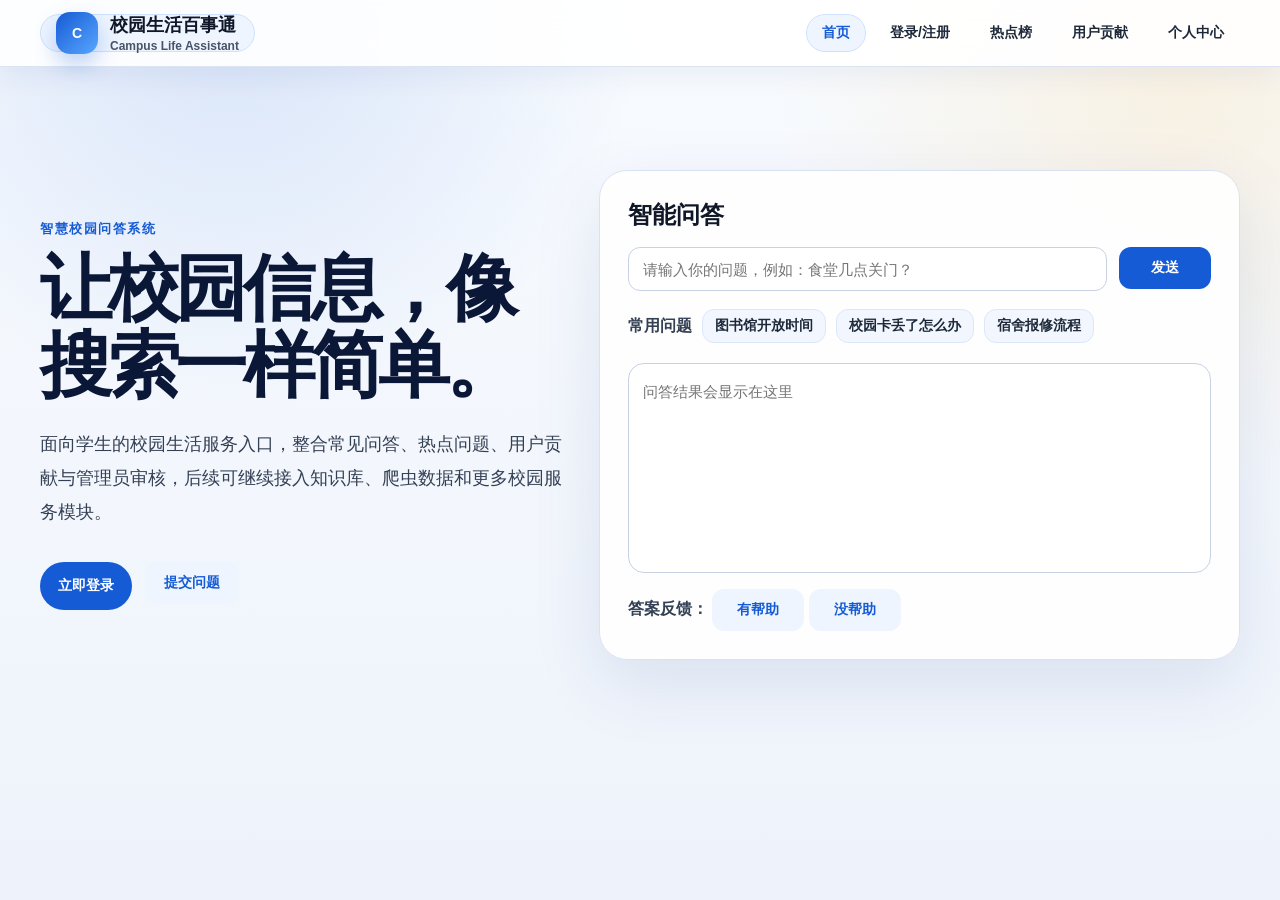
==== webapp/index.html @ aa0b166b "更新" ====
<!DOCTYPE html>
<html lang="zh-CN">
<head>
  <meta charset="UTF-8">
  <meta name="viewport" content="width=device-width, initial-scale=1.0">
  <title>校园生活百事通</title>
  <link rel="stylesheet" href="./style.css">
</head>
<body>
  <div class="site-shell">
    <header class="topbar">
      <div class="brand tab active" data-target="home-panel" role="button" tabindex="0">
        <span class="brand-mark">C</span>
        <div>
          <strong>校园生活百事通</strong>
          <small>Campus Life Assistant</small>
        </div>
      </div>

      <nav class="tabs" aria-label="主导航">
        <button class="tab active" data-target="home-panel">首页</button>
        <button class="tab" data-target="login-panel">登录/注册</button>
        <button class="tab" data-target="hot-panel">热点榜</button>
        <button class="tab user-tab" data-target="contribution-panel">用户贡献</button>
        <button class="tab admin-tab" data-target="audit-panel">管理后台</button>
        <button class="tab" data-target="center-panel">个人中心</button>
      </nav>
    </header>

    <main class="content">
      <!-- 首页问答 -->
      <section id="home-panel" class="panel active">
        <div class="hero">
          <div class="hero-copy">
            <p class="eyebrow">智慧校园问答系统</p>
            <h1>让校园信息，像搜索一样简单。</h1>
            <p class="hero-text">面向学生的校园生活服务入口，整合常见问答、热点问题、用户贡献与管理员审核，后续可继续接入知识库、爬虫数据和更多校园服务模块。</p>
            <div class="hero-actions">
              <button class="primary-action tab-link" data-target="login-panel">立即登录</button>
              <button class="secondary-action tab-link" data-target="contribution-panel">提交问题</button>
            </div>
          </div>

          <div class="hero-card">
            <div class="search-title">智能问答</div>
            <div class="qa-box hero-search">
              <input id="question" type="text" placeholder="请输入你的问题，例如：食堂几点关门？">
              <button id="askBtn">发送</button>
            </div>
            <div class="example-box">
              <span>常用问题</span>
              <button class="example-question">图书馆开放时间</button>
              <button class="example-question">校园卡丢了怎么办</button>
              <button class="example-question">宿舍报修流程</button>
            </div>
            <textarea id="answer" readonly placeholder="问答结果会显示在这里"></textarea>
            <div class="feedback-box">
              <span>答案反馈：</span>
              <button id="goodBtn" class="light-btn">有帮助</button>
              <button id="badBtn" class="light-btn">没帮助</button>
            </div>
          </div>
        </div>
      </section>

      <!-- 登录注册 -->
      <section id="login-panel" class="panel">
        <div class="section-head">
          <p class="eyebrow">ACCOUNT</p>
          <h2>系统登录 / 注册</h2>
          <p>普通用户用于提问、反馈和贡献内容；管理员用于进入独立后台进行审核与数据查看。</p>
        </div>

        <div class="form-card">
          <div class="form-row">
            <label>登录身份</label>
            <div class="role-box">
              <label><input type="radio" name="role" value="USER" checked> 普通用户</label>
              <label><input type="radio" name="role" value="ADMIN"> 管理员</label>
            </div>
          </div>

          <div class="form-row">
            <label for="username">账号</label>
            <input id="username" type="text" placeholder="请输入账号">
          </div>

          <div class="form-row">
            <label for="password">密码</label>
            <input id="password" type="password" placeholder="请输入密码">
          </div>

          <div class="button-row">
            <button id="loginBtn">登录</button>
            <button id="registerBtn" class="light-btn">注册账号</button>
            <button id="logoutBtn" class="gray-btn">退出登录</button>
          </div>
        </div>
      </section>

      <!-- 热点榜 -->
      <section id="hot-panel" class="panel">
        <div class="section-head row-head">
          <div>
            <p class="eyebrow">HOT QUESTIONS</p>
            <h2>热点榜</h2>
            <p>根据用户提问频率展示当前最关注的问题。</p>
          </div>
          <button id="loadHotBtn">加载热点问题</button>
        </div>

        <div class="table-card">
          <table>
            <thead>
              <tr>
                <th>排名</th>
                <th>问题</th>
                <th>热度</th>
              </tr>
            </thead>
            <tbody id="hotBody"></tbody>
          </table>
        </div>
      </section>

      <!-- 用户贡献 -->
      <section id="contribution-panel" class="panel">
        <div class="section-head">
          <p class="eyebrow">CONTRIBUTION</p>
          <h2>用户贡献</h2>
          <p>用户可以补充问题和答案，审核通过后可进入知识库，提升系统回答能力。</p>
        </div>

        <div class="form-card wide-card">
          <div class="form-row">
            <label for="conQuestion">问题标题</label>
            <input id="conQuestion" type="text" placeholder="请输入问题标题">
          </div>

          <div class="form-row top">
            <label for="conAnswer">答案内容</label>
            <textarea id="conAnswer" placeholder="请输入答案内容"></textarea>
          </div>

          <div class="form-row">
            <label for="conCategory">分类</label>
            <input id="conCategory" type="text" placeholder="例如：生活服务、学习资源">
          </div>

          <button id="submitConBtn">提交贡献</button>
        </div>
      </section>

      <!-- 管理后台 -->
      <section id="audit-panel" class="panel admin-panel">
        <div class="admin-layout">
          <aside class="admin-sidebar">
            <h2>管理后台</h2>
            <p>管理员独立工作台</p>
            <button class="admin-menu active">数据概览</button>
            <button class="admin-menu">内容审核</button>
            <button class="admin-menu">知识库状态</button>
          </aside>

          <div class="admin-main">
            <div class="section-head row-head">
              <div>
                <p class="eyebrow">ADMIN DASHBOARD</p>
                <h2>后台数据总览</h2>
                <p>管理员不再只是“能审核的普通用户”，这里单独展示后台数据、待审核内容和知识库状态。</p>
              </div>
              <button id="loadAuditBtn">加载审核列表</button>
            </div>

            <div class="stat-grid">
              <div class="stat-card">
                <span id="pendingCount">--</span>
                <p>待审核内容</p>
              </div>
              <div class="stat-card">
                <span id="knowledgeCount">--</span>
                <p>知识库条目</p>
              </div>
              <div class="stat-card">
                <span id="hotCount">--</span>
                <p>热点问题</p>
              </div>
            </div>

            <div class="table-card">
              <table>
                <thead>
                  <tr>
                    <th>ID</th>
                    <th>问题</th>
                    <th>提交用户</th>
                    <th>状态</th>
                    <th>操作</th>
                  </tr>
                </thead>
                <tbody id="auditBody"></tbody>
              </table>
            </div>
          </div>
        </div>
      </section>

      <!-- 个人中心 -->
      <section id="center-panel" class="panel">
        <div class="section-head">
          <p class="eyebrow">PROFILE</p>
          <h2>个人中心</h2>
        </div>

        <div class="user-card">
          <p>当前账号：<span id="currentUser">未登录</span></p>
          <p>当前身份：<span id="currentRole">游客</span></p>
          <p>Token 状态：<span id="tokenState">无 Token</span></p>
        </div>
      </section>
    </main>
  </div>

  <script src="./script.js"></script>
</body>
</html>
---- webapp/style.css ----
* {
  box-sizing: border-box;
}

:root {
  --blue: #155bd5;
  --blue-dark: #0f2f72;
  --text: #101828;
  --muted: #475467;
  --line: #d9e2f3;
  --soft: #f5f7fb;
  --card: rgba(255, 255, 255, 0.92);
}

body {
  margin: 0;
  font-family: "Microsoft YaHei", Arial, sans-serif;
  color: var(--text);
  background:
    radial-gradient(circle at 18% 0%, rgba(21, 91, 213, 0.14), transparent 30%),
    radial-gradient(circle at 92% 10%, rgba(255, 196, 87, 0.16), transparent 28%),
    linear-gradient(180deg, #f8fbff 0%, #eef3fb 100%);
}

.site-shell {
  min-height: 100vh;
}

.topbar {
  position: sticky;
  top: 0;
  z-index: 20;
  display: flex;
  align-items: center;
  justify-content: space-between;
  gap: 24px;
  padding: 14px 40px;
  background: rgba(255, 255, 255, 0.9);
  backdrop-filter: blur(18px);
  border-bottom: 1px solid rgba(217, 226, 243, 0.9);
  box-shadow: 0 10px 28px rgba(15, 47, 114, 0.06);
}

.brand {
  display: flex;
  align-items: center;
  gap: 12px;
  min-width: 230px;
  cursor: pointer;
}

.brand-mark {
  width: 42px;
  height: 42px;
  display: grid;
  place-items: center;
  border-radius: 14px;
  color: #fff;
  background: linear-gradient(135deg, #155bd5, #58a6ff);
  font-weight: 800;
  box-shadow: 0 10px 22px rgba(21, 91, 213, 0.28);
}

.brand strong {
  display: block;
  color: var(--text);
  font-size: 18px;
}

.brand small {
  color: var(--muted);
  font-size: 12px;
}

.tabs {
  display: flex;
  align-items: center;
  justify-content: flex-end;
  gap: 8px;
  flex-wrap: wrap;
}

.tab {
  min-width: auto;
  height: 38px;
  padding: 0 15px;
  border: 1px solid transparent;
  border-radius: 999px;
  background: transparent;
  color: #1d2939;
  cursor: pointer;
  font-size: 14px;
  font-weight: 600;
}

.tab:hover,
.tab.active {
  color: var(--blue);
  background: #eef5ff;
  border-color: #cfe1ff;
}

.content {
  width: min(1200px, calc(100% - 48px));
  margin: 0 auto;
  padding: 38px 0 70px;
}

.panel {
  display: none;
  min-height: 520px;
}

.panel.active {
  display: block;
}

.hero {
  display: grid;
  grid-template-columns: 0.9fr 1.1fr;
  gap: 34px;
  align-items: center;
  min-height: 620px;
}

.eyebrow {
  margin: 0 0 12px;
  color: var(--blue);
  font-size: 13px;
  font-weight: 800;
  letter-spacing: 0.12em;
  text-transform: uppercase;
}

.hero h1 {
  margin: 0;
  max-width: 560px;
  color: #0b1736;
  font-size: clamp(42px, 6vw, 72px);
  line-height: 1.06;
  letter-spacing: -0.06em;
}

.hero-text {
  max-width: 560px;
  margin: 24px 0 0;
  color: #344054;
  font-size: 18px;
  line-height: 1.9;
}

.hero-actions {
  display: flex;
  gap: 14px;
  margin-top: 32px;
}

.hero-card,
.form-card,
.table-card,
.user-card,
.feature-card,
.stat-card {
  background: var(--card);
  border: 1px solid var(--line);
  border-radius: 28px;
  box-shadow: 0 24px 70px rgba(15, 47, 114, 0.1);
}

.hero-card {
  padding: 28px;
}

.search-title {
  margin-bottom: 16px;
  color: var(--text);
  font-size: 24px;
  font-weight: 800;
}

.qa-box {
  display: flex;
  gap: 12px;
}

input,
textarea {
  border: 1px solid #c7d2e5;
  color: var(--text);
  background: #fff;
  font-family: inherit;
  font-size: 15px;
  outline: none;
}

input:focus,
textarea:focus {
  border-color: var(--blue);
  box-shadow: 0 0 0 4px rgba(21, 91, 213, 0.1);
}

input {
  width: 320px;
  height: 44px;
  padding: 0 14px;
  border-radius: 12px;
}

.qa-box input {
  flex: 1;
  width: 100%;
}

textarea {
  display: block;
  width: 100%;
  height: 210px;
  margin-top: 20px;
  padding: 14px;
  resize: none;
  border-radius: 16px;
  line-height: 1.8;
}

button {
  min-width: 92px;
  height: 42px;
  padding: 0 18px;
  border: none;
  border-radius: 12px;
  background: var(--blue);
  color: #fff;
  cursor: pointer;
  font-size: 14px;
  font-weight: 700;
}

button:hover {
  background: #104bb2;
}

.primary-action {
  height: 48px;
  border-radius: 999px;
}

.secondary-action,
.light-btn {
  color: var(--blue);
  background: #eef5ff;
}

.secondary-action:hover,
.light-btn:hover {
  background: #dceaff;
}

.gray-btn {
  background: #667085;
}

.gray-btn:hover {
  background: #475467;
}

.danger-btn {
  background: #d92d20;
}

.danger-btn:hover {
  background: #b42318;
}

.example-box {
  display: flex;
  align-items: center;
  flex-wrap: wrap;
  gap: 10px;
  margin-top: 18px;
}

.example-box span,
.feedback-box span {
  color: #344054;
  font-weight: 700;
}

.example-question {
  height: 34px;
  min-width: auto;
  padding: 0 12px;
  color: #1d2939;
  background: #f2f6ff;
  border: 1px solid #dce7fb;
}

.feedback-box {
  margin-top: 16px;
}

.section-head {
  margin-bottom: 24px;
}

.section-head h2 {
  margin: 0 0 10px;
  color: #0b1736;
  font-size: 36px;
}

.section-head p:last-child {
  margin: 0;
  color: #344054;
  font-size: 16px;
  line-height: 1.8;
}

.row-head {
  display: flex;
  justify-content: space-between;
  align-items: flex-end;
  gap: 20px;
}

.form-card {
  max-width: 760px;
  padding: 30px;
}

.wide-card {
  max-width: 920px;
}

.form-row {
  display: flex;
  align-items: center;
  gap: 18px;
  margin: 18px 0;
}

.form-row.top {
  align-items: flex-start;
}

.form-row label {
  width: 100px;
  color: #1d2939;
  font-size: 15px;
  font-weight: 700;
}

.role-box {
  display: flex;
  gap: 28px;
}

.role-box label {
  width: auto;
  display: flex;
  align-items: center;
  gap: 6px;
  color: #344054;
}

.role-box input {
  width: auto;
  height: auto;
}

.button-row {
  display: flex;
  gap: 12px;
  margin-left: 118px;
  margin-top: 28px;
}

table {
  width: 100%;
  border-collapse: collapse;
  background: #fff;
}

.table-card {
  overflow: hidden;
}

th,
td {
  border-bottom: 1px solid #e4eaf5;
  padding: 16px;
  text-align: left;
  color: #1d2939;
}

th {
  background: #f4f7fc;
  color: #344054;
  font-size: 14px;
}

.user-card {
  width: 460px;
  padding: 26px;
}

.user-card p {
  color: #344054;
  font-size: 16px;
  line-height: 2;
}

.user-card span {
  color: var(--text);
  font-weight: 800;
}

.admin-layout {
  display: grid;
  grid-template-columns: 260px 1fr;
  gap: 24px;
}

.admin-sidebar {
  min-height: 620px;
  padding: 26px;
  border-radius: 28px;
  background: #0b1736;
  color: #fff;
}

.admin-sidebar h2 {
  margin: 0 0 8px;
  color: #fff;
}

.admin-sidebar p {
  margin: 0 0 24px;
  color: #b9c4d8;
}

.admin-menu {
  display: block;
  width: 100%;
  margin-bottom: 10px;
  text-align: left;
  background: rgba(255, 255, 255, 0.08);
}

.admin-menu.active,
.admin-menu:hover {
  background: #155bd5;
}

.stat-grid {
  display: grid;
  grid-template-columns: repeat(3, 1fr);
  gap: 16px;
  margin-bottom: 22px;
}

.stat-card {
  padding: 24px;
}

.stat-card span {
  color: var(--blue);
  font-size: 38px;
  font-weight: 900;
}

.stat-card p {
  margin: 8px 0 0;
  color: #344054;
  font-weight: 700;
}

@media (max-width: 980px) {
  .topbar {
    align-items: flex-start;
    flex-direction: column;
    padding: 14px 20px;
  }

  .content {
    width: calc(100% - 28px);
    padding-top: 24px;
  }

  .hero,
  .admin-layout,
  .stat-grid {
    grid-template-columns: 1fr;
  }

  .hero {
    min-height: auto;
  }

  .row-head {
    align-items: flex-start;
    flex-direction: column;
  }

  .form-row {
    flex-wrap: wrap;
  }

  .form-row label {
    width: 100%;
  }

  .button-row {
    margin-left: 0;
  }

  input {
    width: 100%;
  }
}
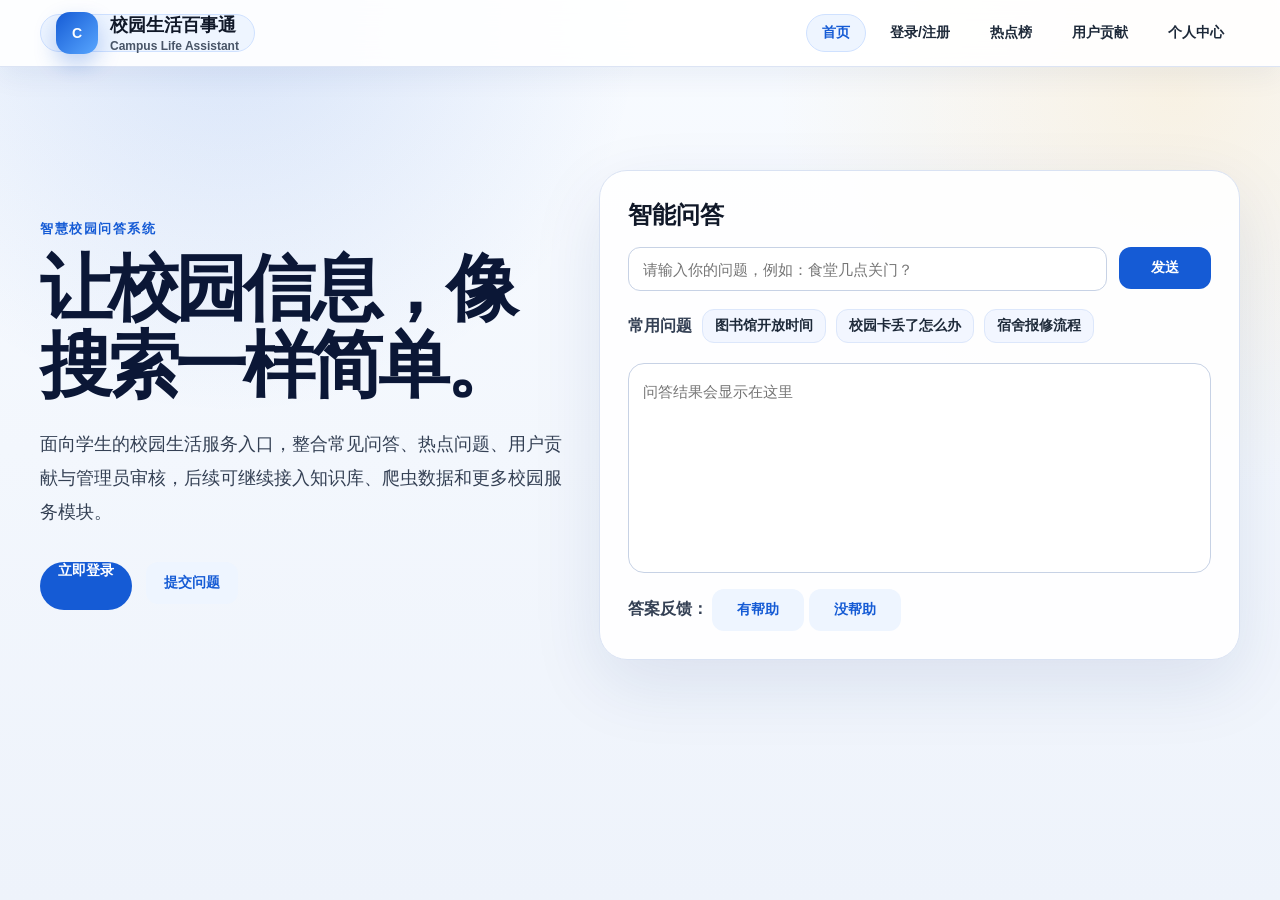
==== commit d3ebdd16: "改进" ====
--- a/webapp/index.html
+++ b/webapp/index.html
@@ -4,6 +4,7 @@
   <meta charset="UTF-8">
   <meta name="viewport" content="width=device-width, initial-scale=1.0">
   <title>校园生活百事通</title>
+  <link rel="icon" href="data:,">
   <link rel="stylesheet" href="./style.css">
 </head>
 <body>
@@ -19,7 +20,7 @@
 
       <nav class="tabs" aria-label="主导航">
         <button class="tab active" data-target="home-panel">首页</button>
-        <button class="tab" data-target="login-panel">登录/注册</button>
+        <button class="tab login-tab" data-target="login-panel">登录/注册</button>
         <button class="tab" data-target="hot-panel">热点榜</button>
         <button class="tab user-tab" data-target="contribution-panel">用户贡献</button>
         <button class="tab admin-tab" data-target="audit-panel">管理后台</button>
@@ -36,7 +37,7 @@
             <h1>让校园信息，像搜索一样简单。</h1>
             <p class="hero-text">面向学生的校园生活服务入口，整合常见问答、热点问题、用户贡献与管理员审核，后续可继续接入知识库、爬虫数据和更多校园服务模块。</p>
             <div class="hero-actions">
-              <button class="primary-action tab-link" data-target="login-panel">立即登录</button>
+              <button class="primary-action tab-link guest-only" data-target="login-panel">立即登录</button>
               <button class="secondary-action tab-link" data-target="contribution-panel">提交问题</button>
             </div>
           </div>
@@ -48,7 +49,7 @@
               <button id="askBtn">发送</button>
             </div>
             <div class="example-box">
-              <span>常用问题</span>
+              <span id="relatedTitle">常用问题</span>
               <button class="example-question">图书馆开放时间</button>
               <button class="example-question">校园卡丢了怎么办</button>
               <button class="example-question">宿舍报修流程</button>
@@ -73,14 +74,6 @@
 
         <div class="form-card">
           <div class="form-row">
-            <label>登录身份</label>
-            <div class="role-box">
-              <label><input type="radio" name="role" value="USER" checked> 普通用户</label>
-              <label><input type="radio" name="role" value="ADMIN"> 管理员</label>
-            </div>
-          </div>
-
-          <div class="form-row">
             <label for="username">账号</label>
             <input id="username" type="text" placeholder="请输入账号">
           </div>
@@ -93,7 +86,6 @@
           <div class="button-row">
             <button id="loginBtn">登录</button>
             <button id="registerBtn" class="light-btn">注册账号</button>
-            <button id="logoutBtn" class="gray-btn">退出登录</button>
           </div>
         </div>
       </section>
@@ -142,11 +134,6 @@
             <textarea id="conAnswer" placeholder="请输入答案内容"></textarea>
           </div>
 
-          <div class="form-row">
-            <label for="conCategory">分类</label>
-            <input id="conCategory" type="text" placeholder="例如：生活服务、学习资源">
-          </div>
-
           <button id="submitConBtn">提交贡献</button>
         </div>
       </section>
@@ -157,49 +144,142 @@
           <aside class="admin-sidebar">
             <h2>管理后台</h2>
             <p>管理员独立工作台</p>
-            <button class="admin-menu active">数据概览</button>
-            <button class="admin-menu">内容审核</button>
-            <button class="admin-menu">知识库状态</button>
+            <button class="admin-menu active" data-admin-view="overview">数据概览</button>
+            <button class="admin-menu" data-admin-view="audit">内容审核</button>
+            <button class="admin-menu" data-admin-view="knowledge">知识库状态</button>
+            <button class="admin-menu" data-admin-view="crawler">爬虫任务</button>
           </aside>
 
           <div class="admin-main">
-            <div class="section-head row-head">
-              <div>
+            <div id="admin-overview-view" class="admin-view active">
+              <div class="section-head">
                 <p class="eyebrow">ADMIN DASHBOARD</p>
                 <h2>后台数据总览</h2>
-                <p>管理员不再只是“能审核的普通用户”，这里单独展示后台数据、待审核内容和知识库状态。</p>
-              </div>
-              <button id="loadAuditBtn">加载审核列表</button>
-            </div>
-
-            <div class="stat-grid">
-              <div class="stat-card">
-                <span id="pendingCount">--</span>
-                <p>待审核内容</p>
-              </div>
-              <div class="stat-card">
-                <span id="knowledgeCount">--</span>
-                <p>知识库条目</p>
-              </div>
-              <div class="stat-card">
-                <span id="hotCount">--</span>
-                <p>热点问题</p>
-              </div>
-            </div>
-
-            <div class="table-card">
-              <table>
-                <thead>
-                  <tr>
-                    <th>ID</th>
-                    <th>问题</th>
-                    <th>提交用户</th>
-                    <th>状态</th>
-                    <th>操作</th>
-                  </tr>
-                </thead>
-                <tbody id="auditBody"></tbody>
-              </table>
+                <p>当前内容审核和知识库运行状态。</p>
+              </div>
+
+              <div class="stat-grid">
+                <div class="stat-card">
+                  <span id="pendingCount">--</span>
+                  <p>待审核内容</p>
+                </div>
+                <div class="stat-card">
+                  <span id="knowledgeCount">--</span>
+                  <p>知识库条目</p>
+                </div>
+                <div class="stat-card">
+                  <span id="crawlerCount">--</span>
+                  <p>爬虫导入</p>
+                </div>
+              </div>
+            </div>
+
+            <div id="admin-audit-view" class="admin-view">
+              <div class="section-head row-head">
+                <div>
+                  <p class="eyebrow">CONTENT REVIEW</p>
+                  <h2>内容审核</h2>
+                  <p>审核用户提交的问题和答案。</p>
+                </div>
+                <button id="loadAuditBtn">刷新审核列表</button>
+              </div>
+
+              <div class="table-card">
+                <table>
+                  <thead>
+                    <tr>
+                      <th>ID</th>
+                      <th>问题</th>
+                      <th>答案</th>
+                      <th>提交用户</th>
+                      <th>状态</th>
+                      <th>操作</th>
+                    </tr>
+                  </thead>
+                  <tbody id="auditBody"></tbody>
+                </table>
+              </div>
+            </div>
+
+            <div id="admin-knowledge-view" class="admin-view">
+              <div class="section-head row-head">
+                <div>
+                  <p class="eyebrow">KNOWLEDGE BASE</p>
+                  <h2>知识库状态</h2>
+                  <p>查看人工维护和爬虫导入的知识条目。</p>
+                </div>
+                <button id="loadKnowledgeBtn">刷新知识库</button>
+              </div>
+
+              <div class="table-card">
+                <table class="knowledge-table">
+                  <thead>
+                    <tr>
+                      <th class="checkbox-cell"><input id="selectAllKnowledge" type="checkbox" aria-label="全选知识库记录"></th>
+                      <th>ID</th>
+                      <th>问题</th>
+                      <th>分类</th>
+                      <th>关键词</th>
+                      <th>来源</th>
+                      <th>更新时间</th>
+                    </tr>
+                  </thead>
+                  <tbody id="knowledgeBody"></tbody>
+                </table>
+              </div>
+
+              <div class="knowledge-footer">
+                <button id="deleteSelectedKnowledgeBtn" class="danger-btn">批量删除</button>
+                <div class="pagination">
+                  <button id="prevKnowledgePageBtn" class="light-btn">上一页</button>
+                  <span id="knowledgePageInfo">第 1 页 / 共 1 页</span>
+                  <button id="nextKnowledgePageBtn" class="light-btn">下一页</button>
+                </div>
+              </div>
+            </div>
+
+            <div id="admin-crawler-view" class="admin-view">
+              <div class="section-head row-head">
+                <div>
+                  <p class="eyebrow">CRAWLER JOB</p>
+                  <h2>爬虫任务</h2>
+                  <p>管理校园公告抓取、问答生成和知识库导入周期。</p>
+                </div>
+                <button id="refreshCrawlerBtn" class="light-btn">刷新状态</button>
+              </div>
+
+              <div class="stat-grid crawler-stat-grid">
+                <div class="stat-card">
+                  <span id="crawlerAvailableState">--</span>
+                  <p>脚本状态</p>
+                </div>
+                <div class="stat-card">
+                  <span id="crawlerRunningState">--</span>
+                  <p>运行状态</p>
+                </div>
+                <div class="stat-card">
+                  <span id="crawlerIntervalState">--</span>
+                  <p>执行周期</p>
+                </div>
+              </div>
+
+              <div class="crawler-controls">
+                <label class="crawler-toggle">
+                  <input id="crawlerEnabled" type="checkbox">
+                  <span>启用定时爬取</span>
+                </label>
+                <label for="crawlerInterval">执行周期（小时）</label>
+                <input id="crawlerInterval" type="number" min="1" max="168" value="24">
+                <button id="saveCrawlerScheduleBtn">保存周期</button>
+                <button id="runCrawlerBtn" class="light-btn">立即执行</button>
+              </div>
+
+              <dl class="crawler-details">
+                <div><dt>下次执行</dt><dd id="crawlerNextRun">--</dd></div>
+                <div><dt>上次开始</dt><dd id="crawlerLastStarted">--</dd></div>
+                <div><dt>上次结束</dt><dd id="crawlerLastFinished">--</dd></div>
+                <div><dt>上次结果</dt><dd id="crawlerLastResult">--</dd></div>
+              </dl>
             </div>
           </div>
         </div>
@@ -216,6 +296,7 @@
           <p>当前账号：<span id="currentUser">未登录</span></p>
           <p>当前身份：<span id="currentRole">游客</span></p>
           <p>Token 状态：<span id="tokenState">无 Token</span></p>
+          <button id="logoutBtn" class="gray-btn profile-logout-btn">退出登录</button>
         </div>
       </section>
     </main>
--- a/webapp/style.css
+++ b/webapp/style.css
@@ -381,7 +381,7 @@
 }
 
 .table-card {
-  overflow: hidden;
+  overflow-x: auto;
 }
 
 th,
@@ -420,6 +420,18 @@
   gap: 24px;
 }
 
+.admin-main {
+  min-width: 0;
+}
+
+.admin-view {
+  display: none;
+}
+
+.admin-view.active {
+  display: block;
+}
+
 .admin-sidebar {
   min-height: 620px;
   padding: 26px;
@@ -451,6 +463,90 @@
   background: #155bd5;
 }
 
+.knowledge-table {
+  min-width: 920px;
+}
+
+.source-badge {
+  display: inline-block;
+  padding: 5px 9px;
+  border-radius: 6px;
+  background: #eef2f7;
+  color: #344054;
+  font-size: 13px;
+  font-weight: 700;
+  white-space: nowrap;
+}
+
+.source-badge.crawler {
+  background: #e7f6ec;
+  color: #16723a;
+}
+
+.audit-answer {
+  min-width: 240px;
+  white-space: normal;
+}
+
+.crawler-controls {
+  display: flex;
+  align-items: center;
+  gap: 14px;
+  flex-wrap: wrap;
+  margin-bottom: 22px;
+  padding: 18px 0;
+  border-top: 1px solid var(--line);
+  border-bottom: 1px solid var(--line);
+}
+
+.crawler-controls > label:not(.crawler-toggle) {
+  color: #344054;
+  font-weight: 700;
+}
+
+.crawler-toggle {
+  display: inline-flex;
+  align-items: center;
+  gap: 8px;
+  color: #1d2939;
+  font-weight: 800;
+}
+
+.crawler-toggle input {
+  width: 20px;
+  height: 20px;
+  accent-color: var(--blue);
+}
+
+#crawlerInterval {
+  width: 110px;
+}
+
+.crawler-details {
+  display: grid;
+  grid-template-columns: repeat(2, minmax(0, 1fr));
+  gap: 12px 28px;
+  margin: 0;
+}
+
+.crawler-details div {
+  display: grid;
+  grid-template-columns: 90px 1fr;
+  gap: 12px;
+  padding: 12px 0;
+  border-bottom: 1px solid var(--line);
+}
+
+.crawler-details dt {
+  color: #667085;
+}
+
+.crawler-details dd {
+  margin: 0;
+  color: #1d2939;
+  font-weight: 700;
+}
+
 .stat-grid {
   display: grid;
   grid-template-columns: repeat(3, 1fr);
@@ -496,6 +592,23 @@
     min-height: auto;
   }
 
+  .admin-sidebar {
+    min-height: auto;
+  }
+
+  .crawler-controls {
+    align-items: stretch;
+    flex-direction: column;
+  }
+
+  #crawlerInterval {
+    width: 100%;
+  }
+
+  .crawler-details {
+    grid-template-columns: 1fr;
+  }
+
   .row-head {
     align-items: flex-start;
     flex-direction: column;
@@ -516,4 +629,130 @@
   input {
     width: 100%;
   }
-}
+
+  .knowledge-table {
+    min-width: 0;
+    table-layout: fixed;
+  }
+
+  .knowledge-table th,
+  .knowledge-table td {
+    padding: 11px 8px;
+    font-size: 13px;
+  }
+
+  .knowledge-table th:nth-child(1) {
+    width: 42px;
+  }
+
+  .knowledge-table th:nth-child(3) {
+    width: 62px;
+  }
+
+  .knowledge-table th:nth-child(5) {
+    width: 82px;
+  }
+
+  .knowledge-table .source-badge {
+    max-width: 100%;
+    padding: 4px;
+    font-size: 11px;
+    line-height: 1.3;
+    overflow-wrap: anywhere;
+    white-space: normal;
+  }
+
+  .knowledge-table th:nth-child(4),
+  .knowledge-table td:nth-child(4),
+  .knowledge-table th:nth-child(6),
+  .knowledge-table td:nth-child(6) {
+    display: none;
+  }
+}
+
+
+.login-tab,
+.guest-only,
+.admin-tab,
+.profile-logout-btn {
+  transition: opacity 0.2s ease;
+}
+
+.profile-logout-btn {
+  margin-top: 14px;
+}
+
+.checkbox-cell {
+  width: 54px;
+  text-align: center;
+}
+
+.checkbox-cell input,
+.knowledge-checkbox,
+#selectAllKnowledge {
+  width: 18px;
+  height: 18px;
+  accent-color: var(--blue);
+  cursor: pointer;
+}
+
+.knowledge-footer {
+  display: flex;
+  justify-content: space-between;
+  align-items: center;
+  gap: 16px;
+  margin-top: 18px;
+  padding: 16px 18px;
+  border: 1px solid var(--line);
+  border-radius: 18px;
+  background: rgba(255, 255, 255, 0.82);
+}
+
+.pagination {
+  display: flex;
+  align-items: center;
+  gap: 12px;
+  color: #344054;
+  font-weight: 700;
+}
+
+.pagination button:disabled {
+  cursor: not-allowed;
+  opacity: 0.45;
+}
+
+@media (max-width: 980px) {
+  .knowledge-footer,
+  .pagination {
+    align-items: stretch;
+    flex-direction: column;
+  }
+
+  .knowledge-footer button,
+  .pagination button {
+    width: 100%;
+  }
+
+  .knowledge-table th:nth-child(1) {
+    width: 42px;
+  }
+
+  .knowledge-table th:nth-child(2) {
+    width: 42px;
+  }
+
+  .knowledge-table th:nth-child(4) {
+    width: 62px;
+  }
+
+  .knowledge-table th:nth-child(6) {
+    width: 82px;
+  }
+
+  .knowledge-table th:nth-child(5),
+  .knowledge-table td:nth-child(5),
+  .knowledge-table th:nth-child(7),
+  .knowledge-table td:nth-child(7) {
+    display: none;
+  }
+}
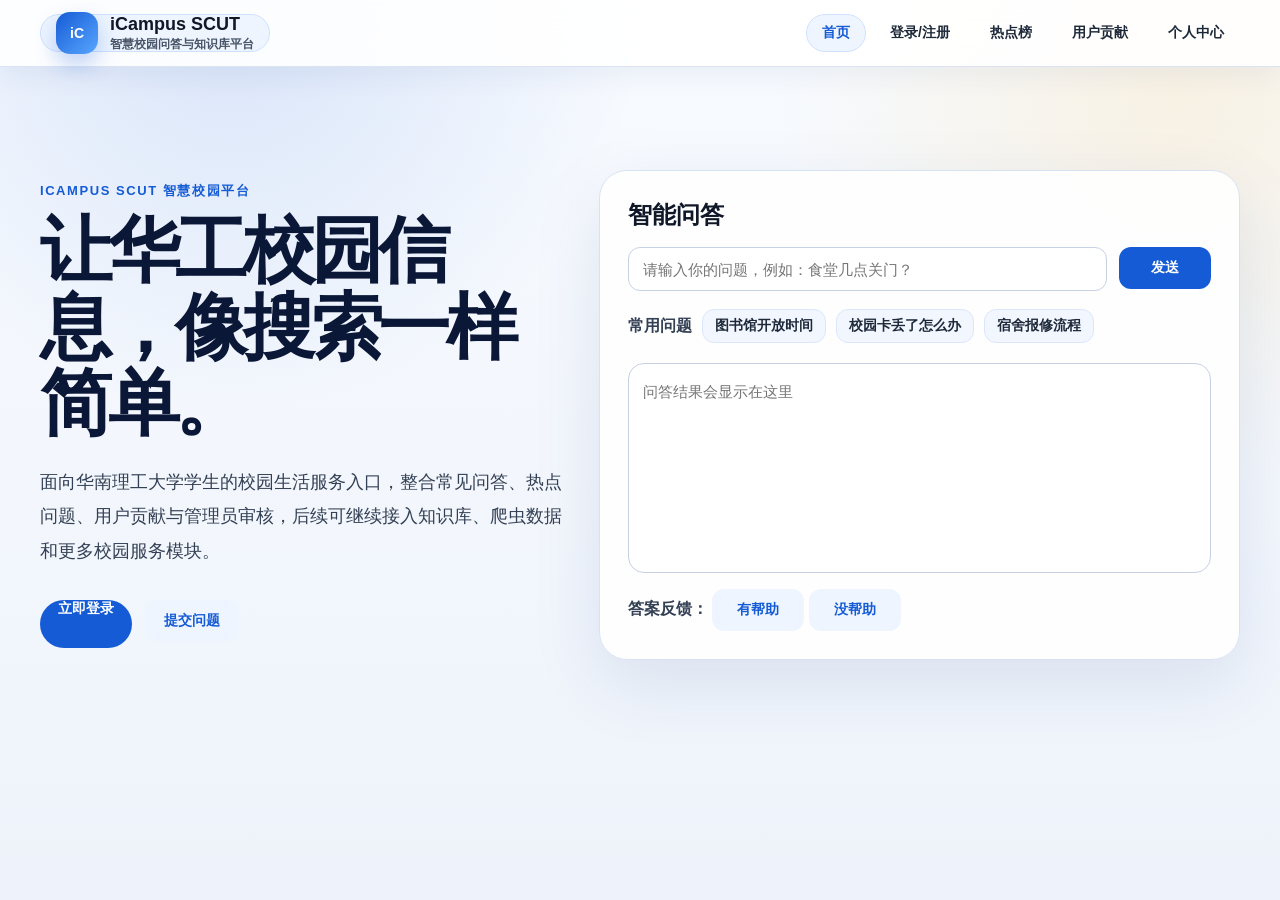
==== commit 13771da7: "更新网页名称" ====
--- a/webapp/index.html
+++ b/webapp/index.html
@@ -3,7 +3,7 @@
 <head>
   <meta charset="UTF-8">
   <meta name="viewport" content="width=device-width, initial-scale=1.0">
-  <title>校园生活百事通</title>
+  <title>iCampus SCUT</title>
   <link rel="icon" href="data:,">
   <link rel="stylesheet" href="./style.css">
 </head>
@@ -11,10 +11,10 @@
   <div class="site-shell">
     <header class="topbar">
       <div class="brand tab active" data-target="home-panel" role="button" tabindex="0">
-        <span class="brand-mark">C</span>
+        <span class="brand-mark">iC</span>
         <div>
-          <strong>校园生活百事通</strong>
-          <small>Campus Life Assistant</small>
+          <strong>iCampus SCUT</strong>
+          <small>智慧校园问答与知识库平台</small>
         </div>
       </div>
 
@@ -33,9 +33,9 @@
       <section id="home-panel" class="panel active">
         <div class="hero">
           <div class="hero-copy">
-            <p class="eyebrow">智慧校园问答系统</p>
-            <h1>让校园信息，像搜索一样简单。</h1>
-            <p class="hero-text">面向学生的校园生活服务入口，整合常见问答、热点问题、用户贡献与管理员审核，后续可继续接入知识库、爬虫数据和更多校园服务模块。</p>
+            <p class="eyebrow">iCampus SCUT 智慧校园平台</p>
+            <h1>让华工校园信息，像搜索一样简单。</h1>
+            <p class="hero-text">面向华南理工大学学生的校园生活服务入口，整合常见问答、热点问题、用户贡献与管理员审核，后续可继续接入知识库、爬虫数据和更多校园服务模块。</p>
             <div class="hero-actions">
               <button class="primary-action tab-link guest-only" data-target="login-panel">立即登录</button>
               <button class="secondary-action tab-link" data-target="contribution-panel">提交问题</button>
@@ -222,6 +222,7 @@
                       <th>关键词</th>
                       <th>来源</th>
                       <th>更新时间</th>
+                      <th>操作</th>
                     </tr>
                   </thead>
                   <tbody id="knowledgeBody"></tbody>
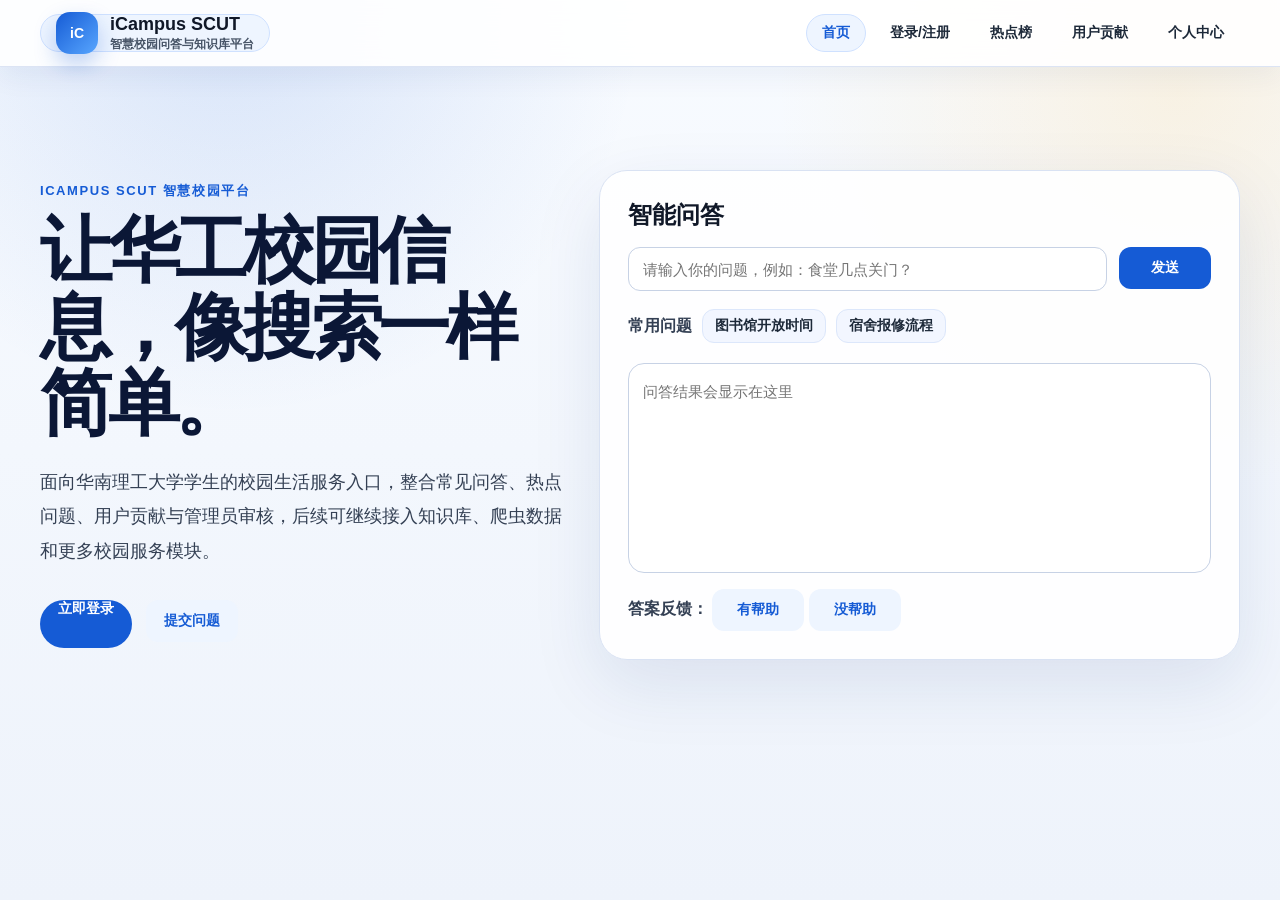
==== commit 1e1f53c6: "fix: remove hot questions shortcut from qna" ====
--- a/webapp/index.html
+++ b/webapp/index.html
@@ -51,7 +51,6 @@
             <div class="example-box">
               <span id="relatedTitle">常用问题</span>
               <button class="example-question">图书馆开放时间</button>
-              <button class="example-question">校园卡丢了怎么办</button>
               <button class="example-question">宿舍报修流程</button>
             </div>
             <textarea id="answer" readonly placeholder="问答结果会显示在这里"></textarea>
